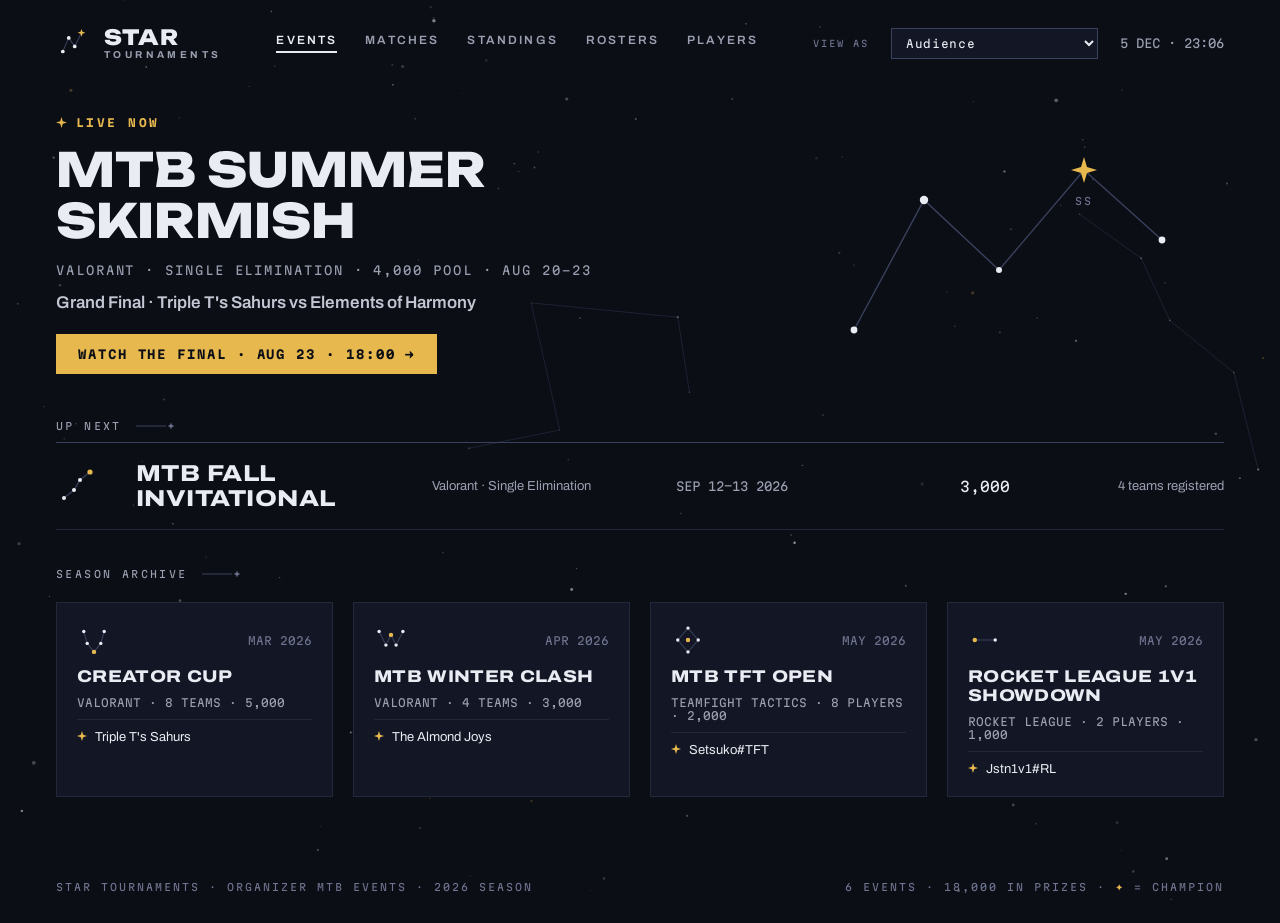
==== ui/index.html @ 82aa3ae9 "post-semester: UI readiness layer + Star Tournaments frontend - sql/17_ui_readiness.sql: bracket col" ====
<!doctype html>
<html lang="en">
<head>
  <meta charset="utf-8">
  <meta name="viewport" content="width=device-width, initial-scale=1">
  <title>Star Tournaments</title>
  <link rel="preconnect" href="https://fonts.googleapis.com">
  <link rel="preconnect" href="https://fonts.gstatic.com" crossorigin>
  <link rel="stylesheet" href="https://fonts.googleapis.com/css2?family=Archivo:ital,wdth,wght@0,62..125,100..900;1,62..125,100..900&family=Martian+Mono:wght@100..800&family=Unbounded:wght@500..900&display=swap">
  <link rel="stylesheet" href="styles.css">
</head>
<body>
  <canvas id="starfield" aria-hidden="true"></canvas>

  <header class="masthead">
    <a class="lockup" href="#/">
      <svg width="34" height="34" viewBox="0 0 40 40" aria-hidden="true">
        <path d="M 8 30 L 15 14 L 22 24 L 30 8" fill="none" stroke="var(--line-strong)" stroke-width="1.2"></path>
        <circle cx="8" cy="30" r="2.2" fill="var(--text)"></circle>
        <circle cx="15" cy="14" r="2.2" fill="var(--text)"></circle>
        <circle cx="22" cy="24" r="2.2" fill="var(--text)"></circle>
        <path d="M30 3.4 L31.2 6.8 L34.6 8 L31.2 9.2 L30 12.6 L28.8 9.2 L25.4 8 L28.8 6.8 Z" fill="var(--gold)"></path>
      </svg>
      <span class="lockup-text">
        <span class="lockup-star">STAR</span>
        <span class="lockup-sub">Tournaments</span>
      </span>
    </a>
    <nav class="nav">
      <a href="#/" data-nav="events">Events</a>
      <a href="#/matches" data-nav="matches">Matches</a>
      <a href="#/standings" data-nav="standings">Standings</a>
      <a href="#/rosters" data-nav="rosters">Rosters</a>
      <a href="#/players" data-nav="players">Players</a>
    </nav>
    <div style="display: flex; align-items: center; gap: 22px;">
      <label class="role-label mono" for="role">VIEW AS</label>
      <select id="role" class="role-select mono">
        <option value="audience">Audience</option>
        <option value="player">Player · aus#MTB</option>
        <option value="org">Org · QOR</option>
        <option value="staff">Staff · Head Caster</option>
        <option value="admin">Admin · MTB Events</option>
        <option value="sponsor">Sponsor · Red Bull</option>
        <option value="creator">Creator · revrzd</option>
      </select>
      <div class="clock mono" id="clock"></div>
    </div>
  </header>

  <div id="rolebar" class="rolebar"></div>

  <main id="view"></main>

  <footer class="footer mono">
    <div>STAR TOURNAMENTS · ORGANIZER MTB EVENTS · 2026 SEASON</div>
    <div>6 EVENTS · 18,000 IN PRIZES · <span class="gold">&#10022;</span> = CHAMPION</div>
  </footer>

  <script type="module" src="app.js"></script>
</body>
</html>
---- ui/styles.css ----
/* Star Tournaments · Nightwatch design system */

:root {
  --bg: #0c0e16;
  --surface: #131624;
  --line: #222739;
  --line-strong: #39415c;
  --line-hover: #4a5578;
  --text: #e9ecf2;
  --text-2: #9aa0b0;
  --text-3: #6f7590;
  --dim: #c3c7d4;
  --loser: #767d92;
  --gold: #e7b84e;
  --on-gold: #0c0e16;
  --mono: 'Martian Mono', Consolas, monospace;
  --sans: 'Archivo', 'Segoe UI', system-ui, sans-serif;
  --brand: 'Unbounded', 'Arial Black', sans-serif;
  --ease: cubic-bezier(0.22, 1, 0.36, 1);
}

* { box-sizing: border-box; }

html, body { margin: 0; min-height: 100%; }

body {
  background: var(--bg);
  color: var(--text);
  font-family: var(--sans);
  min-width: 1100px;
}

a { color: var(--text); text-decoration: none; }
a:hover { color: var(--gold); }

.mono { font-family: var(--mono); }
.gold { color: var(--gold); }

#starfield {
  position: fixed;
  inset: 0;
  width: 100%;
  height: 100%;
  z-index: -1;
}

/* ---------- masthead ---------- */

.masthead {
  display: flex;
  align-items: center;
  justify-content: space-between;
  padding: 26px 56px 20px 56px;
  max-width: 1440px;
  margin: 0 auto;
}

.lockup { display: flex; align-items: center; gap: 14px; }
.lockup:hover { color: var(--text); }
.lockup-text { display: flex; flex-direction: column; gap: 1px; }
.lockup-star {
  font-family: var(--brand);
  font-weight: 800;
  font-size: 21px;
  letter-spacing: 0.04em;
  line-height: 1;
}
.lockup-sub {
  font-size: 10px;
  font-weight: 700;
  letter-spacing: 0.34em;
  text-transform: uppercase;
  color: var(--text-2);
}

.nav { display: flex; gap: 28px; }
.nav a {
  font-size: 12px;
  font-weight: 600;
  letter-spacing: 0.18em;
  text-transform: uppercase;
  color: var(--text-2);
  transition: color 140ms ease-out;
  padding-bottom: 4px;
  border-bottom: 2px solid transparent;
}
.nav a:hover { color: var(--gold); }
.nav a.active { color: var(--text); border-bottom-color: var(--text); }

.clock { font-size: 12px; color: var(--text-2); }

.role-label { font-size: 9px; letter-spacing: 0.22em; color: var(--text-3); }
.role-select {
  background: var(--surface);
  color: var(--text);
  border: 1px solid var(--line-strong);
  font-size: 11px;
  letter-spacing: 0.06em;
  padding: 7px 10px;
  cursor: pointer;
}
.role-select:hover { border-color: var(--line-hover); }
.role-select:focus { outline: 1px solid var(--gold); }

.rolebar {
  display: none;
  max-width: 1440px;
  margin: 0 auto;
  padding: 0 56px;
}
.rolebar.on {
  display: flex;
  align-items: center;
  gap: 26px;
  border-top: 1px solid var(--line);
  border-bottom: 1px solid var(--line);
  padding: 10px 56px;
}
.rolebar .rb-tag {
  font-family: var(--mono);
  font-size: 10px;
  letter-spacing: 0.2em;
  color: var(--gold);
}
.rolebar a {
  font-family: var(--mono);
  font-size: 11px;
  letter-spacing: 0.14em;
  color: var(--text-2);
  transition: color 140ms ease-out;
}
.rolebar a:hover { color: var(--gold); }
.rolebar a.active { color: var(--text); }

/* ---------- layout ---------- */

#view {
  max-width: 1440px;
  margin: 0 auto;
  padding: 0 56px 60px 56px;
  min-height: calc(100vh - 220px);
}

.footer {
  display: flex;
  align-items: baseline;
  justify-content: space-between;
  max-width: 1440px;
  margin: 0 auto;
  padding: 24px 56px 30px 56px;
  font-size: 10px;
  letter-spacing: 0.2em;
  color: var(--text-3);
}

/* ---------- shared pieces ---------- */

.page-head {
  display: flex;
  align-items: baseline;
  justify-content: space-between;
  padding-top: 12px;
}
.page-head-left { display: flex; align-items: center; gap: 20px; }
.page-title {
  font-weight: 900;
  font-stretch: 125%;
  font-size: 44px;
  letter-spacing: 0.01em;
  text-transform: uppercase;
  line-height: 1;
}
.page-meta {
  font-family: var(--mono);
  font-size: 11px;
  letter-spacing: 0.2em;
  color: var(--text-2);
  margin-top: 7px;
}
.session { font-family: var(--mono); font-size: 11px; letter-spacing: 0.18em; color: var(--text-3); }

.chip {
  font-family: var(--mono);
  font-size: 11px;
  font-weight: 700;
  letter-spacing: 0.18em;
}
.chip-live { color: var(--gold); }
.chip-done { color: var(--text-3); }

.section-label {
  display: flex;
  align-items: center;
  gap: 14px;
  font-family: var(--mono);
  font-size: 10px;
  letter-spacing: 0.24em;
  color: var(--text-2);
}

.btn-gold {
  display: inline-flex;
  align-items: center;
  gap: 12px;
  background: var(--gold);
  color: var(--on-gold);
  padding: 13px 22px;
  font-family: var(--mono);
  font-size: 12px;
  font-weight: 700;
  letter-spacing: 0.16em;
  cursor: pointer;
  border: none;
  transition: transform 160ms var(--ease);
}
.btn-gold:hover { transform: translateX(4px); color: var(--on-gold); }

/* ---------- tables ---------- */

.t-head {
  display: grid;
  gap: 24px;
  padding-bottom: 12px;
  border-bottom: 1px solid var(--line-strong);
  font-family: var(--mono);
  font-size: 10px;
  letter-spacing: 0.22em;
  color: var(--text-2);
}
.t-row {
  display: grid;
  gap: 24px;
  align-items: baseline;
  padding: 17px 0;
  border-bottom: 1px solid var(--line);
  transition: background-color 160ms var(--ease), transform 160ms var(--ease);
}
a.t-row, .t-row.clickable { cursor: pointer; }
a.t-row:hover, .t-row.clickable:hover {
  background-color: var(--surface);
  transform: translateX(4px);
  color: var(--text);
}
.num { font-family: var(--mono); font-size: 14px; text-align: right; }
.num-strong { font-family: var(--mono); font-size: 17px; font-weight: 700; text-align: right; }
.right { text-align: right; }

.bar-track { width: 110px; height: 3px; background: var(--line); }
.bar-fill { height: 3px; background: var(--text-3); }
.bar-fill.gold { background: var(--gold); }

/* ---------- home ---------- */

.hero {
  display: grid;
  grid-template-columns: minmax(0, 1fr) 430px;
  gap: 48px;
  align-items: center;
  margin-top: 30px;
}
.hero-tag {
  display: flex;
  align-items: center;
  gap: 9px;
  font-family: var(--mono);
  font-size: 11px;
  font-weight: 700;
  letter-spacing: 0.22em;
  color: var(--gold);
}
.hero-title {
  font-family: var(--brand);
  font-weight: 800;
  font-size: 47px;
  line-height: 1.08;
  text-transform: uppercase;
  margin: 16px 0;
}
.hero-meta { font-family: var(--mono); font-size: 12px; letter-spacing: 0.16em; color: var(--text-2); }
.hero-sub { font-size: 17px; font-weight: 600; color: var(--dim); margin: 16px 0 22px 0; }

.uprow {
  display: grid;
  grid-template-columns: 56px minmax(0, 1fr) 220px 200px 110px 190px;
  gap: 24px;
  align-items: center;
  padding: 18px 0;
  border-bottom: 1px solid var(--line);
}
.uprow-name { font-weight: 800; font-stretch: 118%; font-size: 23px; text-transform: uppercase; letter-spacing: 0.02em; }

.tiles {
  display: grid;
  grid-template-columns: repeat(4, minmax(0, 1fr));
  gap: 20px;
  margin-top: 12px;
}
.tile {
  display: flex;
  flex-direction: column;
  gap: 10px;
  border: 1px solid var(--line);
  background: var(--surface);
  padding: 20px;
  transition: border-color 160ms var(--ease), transform 160ms var(--ease);
}
.tile:hover { border-color: var(--line-hover); transform: translateY(-3px); color: var(--text); }
.tile-top { display: flex; align-items: center; justify-content: space-between; }
.tile-date { font-family: var(--mono); font-size: 11px; color: var(--text-3); }
.tile-name { font-weight: 800; font-stretch: 118%; font-size: 17px; text-transform: uppercase; letter-spacing: 0.02em; }
.tile-meta { font-family: var(--mono); font-size: 11px; color: var(--text-2); }
.tile-rule { height: 1px; background: var(--line); }
.tile-champ { display: flex; align-items: baseline; gap: 8px; font-size: 13px; }

/* ---------- bracket ---------- */

.bracket {
  display: grid;
  gap: 56px;
  margin-top: 36px;
  min-height: 620px;
}
.b-col { display: flex; flex-direction: column; }
.b-col-label {
  font-family: var(--mono);
  font-size: 10px;
  letter-spacing: 0.24em;
  color: var(--text-2);
  padding-bottom: 14px;
  border-bottom: 1px solid var(--line-strong);
}
.b-col-label.champ { color: var(--gold); border-bottom-color: var(--gold); }
.b-col-body { display: flex; flex-direction: column; justify-content: space-around; flex-grow: 1; }

.mcell {
  display: flex;
  flex-direction: column;
  border: 1px solid var(--line);
  background: var(--surface);
  transition: border-color 160ms var(--ease), transform 160ms var(--ease);
}
a.mcell:hover { border-color: var(--line-hover); transform: translateY(-3px); color: var(--text); }
.mcell-side {
  display: flex;
  justify-content: space-between;
  align-items: baseline;
  padding: 12px 16px;
  gap: 12px;
}
.mcell-side.win { font-weight: 800; }
.mcell-side.lose { color: var(--loser); }
.mcell-name { font-stretch: 112%; font-size: 15px; text-transform: uppercase; font-weight: inherit; }
.mcell-score { font-family: var(--mono); font-size: 14px; }
.mcell-side.win .mcell-score { font-weight: 700; }
.mcell-rule { height: 1px; background: var(--line); }
.mcell-foot {
  font-family: var(--mono);
  font-size: 10px;
  letter-spacing: 0.14em;
  color: var(--text-3);
  padding: 8px 16px 10px 16px;
  border-top: 1px solid var(--line);
}

.champ-box { display: flex; flex-direction: column; justify-content: center; flex-grow: 1; gap: 14px; }
.champ-name { font-weight: 900; font-stretch: 125%; font-size: 40px; line-height: 1.02; text-transform: uppercase; }
.champ-meta { font-family: var(--mono); font-size: 11px; letter-spacing: 0.16em; color: var(--text-2); }
.champ-prize { font-family: var(--mono); font-size: 12px; color: var(--gold); }

/* ---------- match page ---------- */

.scoreboard {
  display: grid;
  grid-template-columns: minmax(0, 1fr) 360px minmax(0, 1fr);
  align-items: center;
  gap: 24px;
  padding-top: 40px;
}
.sb-team { display: flex; flex-direction: column; gap: 12px; }
.sb-team.left { align-items: flex-end; text-align: right; }
.sb-team.right { align-items: flex-start; }
.sb-name { font-weight: 900; font-stretch: 125%; font-size: 48px; line-height: 0.98; text-transform: uppercase; }
.sb-name.lose { font-weight: 700; color: var(--loser); }
.sb-tag { display: flex; align-items: baseline; gap: 8px; font-family: var(--mono); font-size: 11px; letter-spacing: 0.2em; color: var(--text-3); }
.sb-tag.champ { color: var(--gold); }
.sb-mid { display: flex; flex-direction: column; align-items: center; gap: 8px; }
.sb-score { font-family: var(--mono); font-weight: 700; font-size: 88px; line-height: 1; letter-spacing: -0.05em; }
.sb-score .w { color: var(--gold); }
.sb-score .sep { color: var(--text-3); }
.sb-state { font-family: var(--mono); font-size: 10px; letter-spacing: 0.24em; color: var(--text-3); }

.row-lose { color: var(--dim); }
.row-lose .t2 { color: var(--loser); }

/* ---------- admin ---------- */

.tabs { display: flex; gap: 0; margin-top: 30px; border-bottom: 1px solid var(--line-strong); }
.tab {
  font-family: var(--mono);
  font-size: 11px;
  letter-spacing: 0.2em;
  color: var(--text-2);
  padding: 10px 22px;
  cursor: pointer;
  border: none;
  background: none;
  border-bottom: 2px solid transparent;
  transition: color 140ms ease-out;
}
.tab:hover { color: var(--gold); }
.tab.active { color: var(--text); border-bottom-color: var(--gold); }

.stat-strip { display: flex; gap: 56px; margin-top: 30px; }
.stat { display: flex; flex-direction: column; gap: 6px; }
.stat-label { font-family: var(--mono); font-size: 10px; letter-spacing: 0.22em; color: var(--text-2); }
.stat-value { font-family: var(--mono); font-size: 28px; font-weight: 700; }
.stat-value.neg { color: var(--loser); }

.pill {
  display: inline-block;
  font-family: var(--mono);
  font-size: 10px;
  font-weight: 700;
  letter-spacing: 0.16em;
  padding: 4px 10px;
}
.pill-due { background: var(--gold); color: var(--on-gold); }
.pill-ok { border: 1px solid var(--line-strong); color: var(--text-2); }

/* ---------- motion ---------- */

@media (prefers-reduced-motion: no-preference) {
  .rise { animation: rise 480ms var(--ease) both; }
  .rise-2 { animation-delay: 70ms; }
  .rise-3 { animation-delay: 140ms; }
  .rise-4 { animation-delay: 210ms; }
  @keyframes rise {
    from { opacity: 0; transform: translateY(10px); }
    to { opacity: 1; transform: none; }
  }
  .livedot { animation: breathe 2.4s ease-out infinite; }
  @keyframes breathe {
    0% { opacity: 1; }
    50% { opacity: 0.35; }
    100% { opacity: 1; }
  }
}
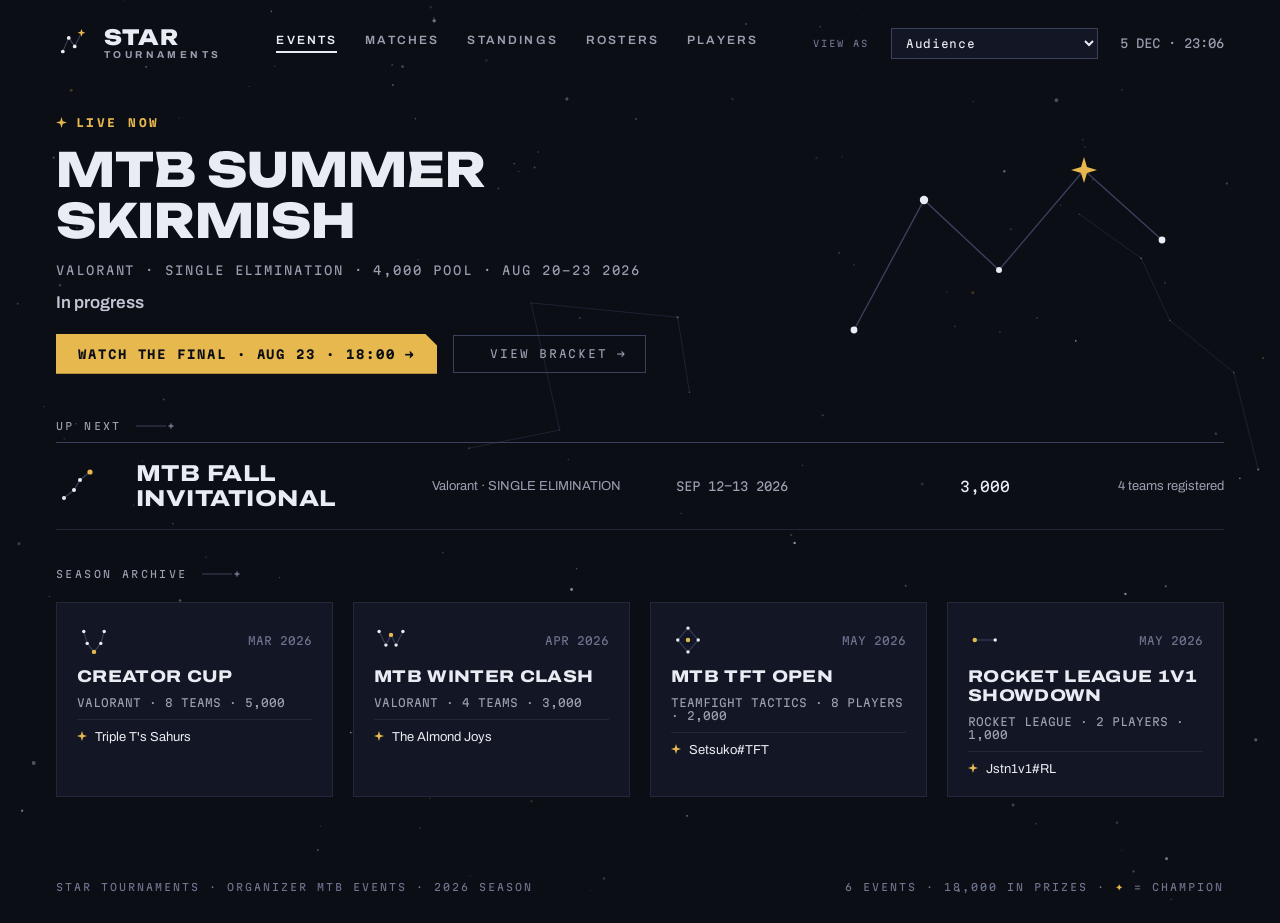
==== commit 943d02d2: "frontend UI" ====
--- a/ui/index.html
+++ b/ui/index.html
@@ -54,7 +54,7 @@
 
   <footer class="footer mono">
     <div>STAR TOURNAMENTS · ORGANIZER MTB EVENTS · 2026 SEASON</div>
-    <div>6 EVENTS · 18,000 IN PRIZES · <span class="gold">&#10022;</span> = CHAMPION</div>
+    <div id="footer-stats">6 EVENTS · 18,000 IN PRIZES · <span class="gold">&#10022;</span> = CHAMPION</div>
   </footer>
 
   <script type="module" src="app.js"></script>
--- a/ui/styles.css
+++ b/ui/styles.css
@@ -347,11 +347,11 @@
   padding: 12px 16px;
   gap: 12px;
 }
-.mcell-side.win { font-weight: 800; }
+.mcell-side.win { font-weight: 800; background: rgba(231, 184, 78, 0.07); }
 .mcell-side.lose { color: var(--loser); }
 .mcell-name { font-stretch: 112%; font-size: 15px; text-transform: uppercase; font-weight: inherit; }
 .mcell-score { font-family: var(--mono); font-size: 14px; }
-.mcell-side.win .mcell-score { font-weight: 700; }
+.mcell-side.win .mcell-score { font-weight: 700; color: var(--gold); }
 .mcell-rule { height: 1px; background: var(--line); }
 .mcell-foot {
   font-family: var(--mono);
@@ -426,6 +426,162 @@
 }
 .pill-due { background: var(--gold); color: var(--on-gold); }
 .pill-ok { border: 1px solid var(--line-strong); color: var(--text-2); }
+
+.form-row {
+  display: flex;
+  gap: 20px;
+  align-items: flex-end;
+  flex-wrap: wrap;
+  margin-top: 20px;
+}
+.field { display: flex; flex-direction: column; gap: 6px; }
+.field-label {
+  font-family: var(--mono);
+  font-size: 9px;
+  letter-spacing: 0.22em;
+  color: var(--text-3);
+  text-transform: uppercase;
+}
+.input,
+.select {
+  background: var(--surface);
+  border: 1px solid var(--line-strong);
+  color: var(--text);
+  font-family: var(--mono);
+  font-size: 12px;
+  padding: 9px 12px;
+  min-width: 170px;
+}
+.input:focus,
+.select:focus { outline: 1px solid var(--gold); }
+.input:hover,
+.select:hover { border-color: var(--line-hover); }
+.btn-quiet {
+  background: none;
+  border: 1px solid var(--line-strong);
+  color: var(--text-2);
+  font-family: var(--mono);
+  font-size: 11px;
+  letter-spacing: 0.16em;
+  padding: 11px 18px;
+  cursor: pointer;
+}
+.btn-quiet:hover {
+  border-color: var(--line-hover);
+  color: var(--gold);
+}
+.confirm {
+  display: flex;
+  align-items: center;
+  gap: 8px;
+  font-family: var(--mono);
+  font-size: 11px;
+  letter-spacing: 0.18em;
+  color: var(--gold);
+  margin-top: 18px;
+}
+
+.chips {
+  display: flex;
+  flex-wrap: wrap;
+  gap: 10px;
+}
+.chip-btn {
+  background: none;
+  border: 1px solid var(--line-strong);
+  color: var(--text-2);
+  font-family: var(--mono);
+  font-size: 11px;
+  letter-spacing: 0.1em;
+  padding: 8px 14px;
+  cursor: pointer;
+  transition: color 140ms ease-out, border-color 140ms ease-out;
+}
+.chip-btn:hover {
+  border-color: var(--line-hover);
+  color: var(--text);
+}
+.chip-btn.sel {
+  border-color: var(--gold);
+  color: var(--gold);
+}
+.chip-btn:disabled {
+  color: var(--text-3);
+  border-color: var(--line);
+  cursor: default;
+}
+.mcell.open-cell { cursor: pointer; }
+.mcell.open-cell:hover {
+  border-color: var(--line-hover);
+  transform: translateY(-3px);
+  color: var(--text);
+}
+.mcell.editing { border-color: var(--gold); }
+.mcell-editor {
+  padding: 14px 16px;
+  border-top: 1px solid var(--line);
+  display: flex;
+  flex-direction: column;
+  gap: 14px;
+}
+.score-input {
+  background: var(--surface);
+  border: 1px solid var(--line-strong);
+  color: var(--text);
+  font-family: var(--mono);
+  font-size: 12px;
+  padding: 9px 12px;
+  width: 90px;
+  min-width: 0;
+  text-align: right;
+}
+.score-input:focus { outline: 1px solid var(--gold); }
+.score-input:hover { border-color: var(--line-hover); }
+.editor-label {
+  font-family: var(--mono);
+  font-size: 9px;
+  letter-spacing: 0.22em;
+  color: var(--text-3);
+}
+
+.avatar {
+  width: 40px;
+  height: 40px;
+  border-radius: 50%;
+  border: 1px solid var(--line-strong);
+  background: var(--surface);
+  display: flex;
+  align-items: center;
+  justify-content: center;
+  font-family: var(--sans);
+  font-weight: 800;
+  font-size: 16px;
+  overflow: hidden;
+  flex-shrink: 0;
+  position: relative;
+}
+.avatar img {
+  width: 100%;
+  height: 100%;
+  object-fit: cover;
+  border-radius: 50%;
+  position: absolute;
+  inset: 0;
+}
+.link-line {
+  font-family: var(--mono);
+  font-size: 11px;
+  color: var(--text-2);
+  letter-spacing: 0.06em;
+  display: flex;
+  gap: 14px;
+  flex-wrap: wrap;
+}
+.link-line .plat {
+  color: var(--text-3);
+  letter-spacing: 0.2em;
+  font-size: 9px;
+}
 
 /* ---------- motion ---------- */
 
@@ -445,3 +601,140 @@
     100% { opacity: 1; }
   }
 }
+
+.toolbar {
+  display: flex;
+  gap: 14px;
+  align-items: center;
+  flex-wrap: wrap;
+  margin-top: 22px;
+}
+.search {
+  background: var(--surface);
+  border: 1px solid var(--line-strong);
+  color: var(--text);
+  font-family: var(--mono);
+  font-size: 12px;
+  padding: 9px 12px;
+  min-width: 170px;
+  width: 280px;
+}
+.search:focus { outline: 1px solid var(--gold); }
+.search:hover { border-color: var(--line-hover); }
+.count-line {
+  font-family: var(--mono);
+  font-size: 10px;
+  letter-spacing: 0.2em;
+  color: var(--text-3);
+  margin-top: 10px;
+}
+.cardgrid {
+  display: grid;
+  grid-template-columns: repeat(4, minmax(0, 1fr));
+  gap: 14px;
+  margin-top: 18px;
+}
+.ccard {
+  border: 1px solid var(--line);
+  background: var(--surface);
+  padding: 13px 15px;
+  display: flex;
+  align-items: center;
+  gap: 12px;
+  cursor: pointer;
+  transition: border-color 160ms var(--ease), transform 160ms var(--ease);
+  color: var(--text);
+  font: inherit;
+  text-align: left;
+  width: 100%;
+}
+.ccard:hover {
+  border-color: var(--line-hover);
+  transform: translateY(-2px);
+}
+.ccard.sel { border-color: var(--gold); }
+.ccard .avatar {
+  width: 34px;
+  height: 34px;
+  font-size: 13px;
+}
+.ccard-body {
+  min-width: 0;
+  display: flex;
+  flex-direction: column;
+  gap: 4px;
+}
+.ccard-name {
+  font-weight: 800;
+  font-size: 14px;
+  white-space: nowrap;
+  overflow: hidden;
+  text-overflow: ellipsis;
+}
+.ccard-meta {
+  display: flex;
+  gap: 6px;
+  align-items: center;
+}
+.plat-tag {
+  font-family: var(--mono);
+  font-size: 8px;
+  letter-spacing: 0.16em;
+  color: var(--text-3);
+  border: 1px solid var(--line);
+  padding: 2px 5px;
+}
+.plat-tag.on {
+  color: var(--text-2);
+  border-color: var(--line-strong);
+}
+
+/* ---------- platform icons ---------- */
+
+.plat-tag { display: inline-flex; align-items: center; padding: 3px 5px; }
+.plat-tag svg, .plat svg, .chip-btn svg { display: block; }
+.chip-btn { display: inline-flex; align-items: center; justify-content: center; }
+.link-line span { display: inline-flex; align-items: center; gap: 6px; }
+
+/* ---------- whimsical buttons ---------- */
+
+.btn-gold {
+  clip-path: polygon(0 0, calc(100% - 12px) 0, 100% 12px, 100% 100%, 0 100%);
+  transition: transform 180ms var(--ease);
+}
+.btn-gold:hover { transform: translate(2px, -2px); }
+.btn-gold:active { transform: translate(0, 1px); }
+
+.btn-quiet { position: relative; }
+.btn-quiet::before {
+  content: '\2726';
+  display: inline-block;
+  width: 14px;
+  margin-right: 4px;
+  color: var(--gold);
+  opacity: 0;
+  transform: scale(0) rotate(-90deg);
+  transition: transform 220ms var(--ease), opacity 220ms var(--ease);
+}
+.btn-quiet:hover::before { opacity: 1; transform: none; }
+.btn-quiet:active { transform: translateY(1px); }
+
+@media (prefers-reduced-motion: reduce) {
+  .btn-gold, .btn-gold:hover, .btn-quiet:active { transform: none; }
+  .btn-quiet::before { transition: none; }
+}
+
+.stream-frame {
+  margin-top: 16px;
+  border: 1px solid var(--line);
+  background: var(--surface);
+  width: 640px;
+  max-width: 100%;
+}
+
+.stream-frame iframe {
+  display: block;
+  width: 100%;
+  height: 360px;
+  border: 0;
+}
